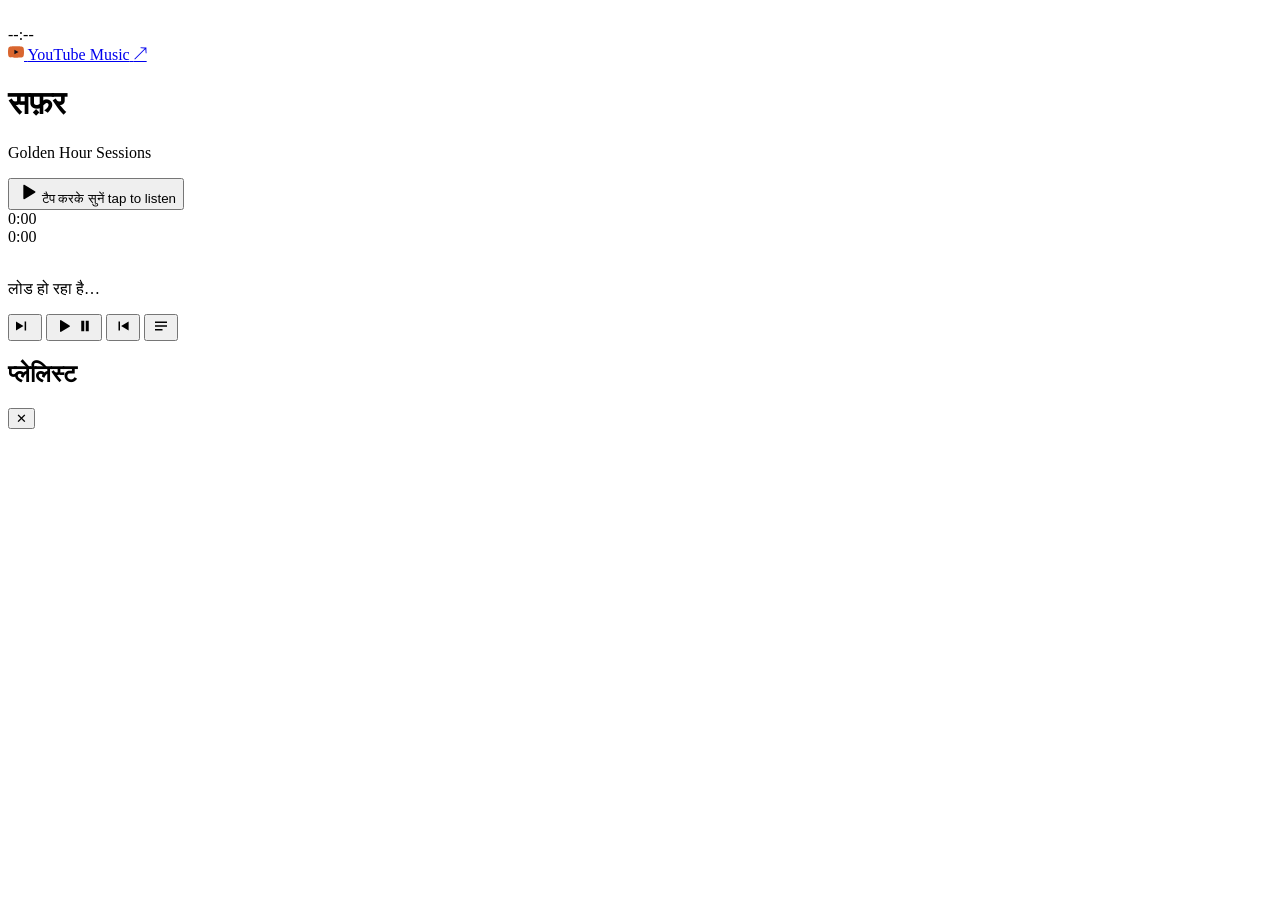
==== index.html @ 1dff9b8e "Add files via upload" ====
<!DOCTYPE html>
<html lang="hi">
<head>
<meta charset="UTF-8" />
<meta name="viewport" content="width=device-width, initial-scale=1, maximum-scale=1" />
<title>सफ़र — Safar Audio</title>
<meta name="theme-color" content="#0B0F1A" />

<!-- Fonts: Yatra One (Devanagari display) + Manrope (UI body) -->
<link rel="preconnect" href="https://fonts.googleapis.com" />
<link rel="preconnect" href="https://fonts.gstatic.com" crossorigin />
<link
  href="https://fonts.googleapis.com/css2?family=Manrope:wght@400;500;600;700;800&family=Yatra+One&display=swap"
  rel="stylesheet"
/>

<link rel="stylesheet" href="style.css" />
</head>
<body>

  <!-- ============ BACKGROUND ARTWORK ============
       Image file lives at: /images/background.jpg
       Swap that file (same name) to change the background,
       or edit the url(...) in style.css under .bg img — wait,
       we use an <img> tag below so you can just replace the file. -->
  <div class="bg">
    <img src="images/background.jpg" alt="" />
    <div class="bg-gradient-top"></div>
    <div class="bg-gradient-bottom"></div>
  </div>

  <!-- ============ TOP BAR ============ -->
  <header class="topbar">
    <div id="clock" class="glass pill clock">
      <span id="clock-time">--:--</span>
      <span id="clock-date" class="clock-date"></span>
    </div>

    <a
      id="yt-music-btn"
      class="glass pill yt-btn"
      href="https://youtube.com/playlist?list=PL3cTse0YhM79CcS9HP_BpzPkuJe94EYV7"
      target="_blank"
      rel="noopener noreferrer"
    >
      <svg width="16" height="16" viewBox="0 0 24 24" fill="none">
        <path d="M23.5 6.2a3 3 0 0 0-2.1-2.1C19.5 3.5 12 3.5 12 3.5s-7.5 0-9.4.6A3 3 0 0 0 .5 6.2 31 31 0 0 0 0 12a31 31 0 0 0 .5 5.8 3 3 0 0 0 2.1 2.1c1.9.6 9.4.6 9.4.6s7.5 0 9.4-.6a3 3 0 0 0 2.1-2.1A31 31 0 0 0 24 12a31 31 0 0 0-.5-5.8Z" fill="#D9662F"/>
        <path d="M9.6 15.5V8.5L15.8 12l-6.2 3.5Z" fill="#0B0F1A"/>
      </svg>
      <span>YouTube Music</span>
      <span class="arrow">↗</span>
    </a>
  </header>

  <!-- ============ CENTERED TITLE ============ -->
  <main class="hero">
    <div class="hero-glow"></div>
    <h1 class="title">सफ़र</h1>
    <p class="subtitle">Golden Hour Sessions</p>
  </main>

  <!-- ============ TAP TO START (autoplay policy) ============ -->
  <button id="tap-to-start" class="tap-overlay hidden">
    <span class="tap-icon">
      <svg width="22" height="22" viewBox="0 0 24 24" fill="currentColor">
        <path d="M8 5.14v13.72c0 .8.87 1.3 1.57.9l11.14-6.86a1 1 0 0 0 0-1.7L9.57 4.24A1 1 0 0 0 8 5.14Z"/>
      </svg>
    </span>
    <span class="tap-title">टैप करके सुनें</span>
    <span class="tap-sub">tap to listen</span>
  </button>

  <!-- ============ HIDDEN YOUTUBE IFRAME PLAYER ============
       This div is turned into the real YouTube <iframe> by the
       IFrame Player API (see script.js). It is kept in the DOM
       but visually hidden — audio still plays normally, we just
       don't show YouTube's own video chrome. -->
  <div id="yt-player-hidden">
    <div id="yt-player"></div>
  </div>

  <!-- ============ FLOATING PLAYER ============ -->
  <footer class="player glass">
    <div class="progress-row">
      <span id="time-current" class="time">0:00</span>
      <div id="progress-bar" class="progress-bar">
        <div class="progress-track">
          <div id="progress-fill" class="progress-fill"></div>
        </div>
        <div id="progress-handle" class="progress-handle"></div>
      </div>
      <span id="time-duration" class="time">0:00</span>
    </div>

    <div class="track-row">
      <div class="thumb">
        <img id="track-thumb" src="" alt="" />
      </div>

      <div class="track-info">
        <p id="track-title" class="track-title">लोड हो रहा है…</p>
        <p id="track-artist" class="track-artist"></p>
      </div>

      <div class="controls">
        <button id="btn-prev" class="ctrl-btn" aria-label="Previous track">
          <svg width="18" height="18" viewBox="0 0 24 24" fill="currentColor">
            <path d="M6 6h2v12H6zm3.5 6 10-6v12z" transform="scale(-1,1) translate(-19.5,0)"/>
          </svg>
        </button>

        <button id="btn-play" class="ctrl-btn play-btn" aria-label="Play">
          <svg id="icon-play" width="18" height="18" viewBox="0 0 24 24" fill="currentColor" class="icon-play">
            <path d="M8 5.14v13.72c0 .8.87 1.3 1.57.9l11.14-6.86a1 1 0 0 0 0-1.7L9.57 4.24A1 1 0 0 0 8 5.14Z"/>
          </svg>
          <svg id="icon-pause" width="18" height="18" viewBox="0 0 24 24" fill="currentColor" class="icon-pause hidden">
            <path d="M7 5h4v14H7zm6 0h4v14h-4z"/>
          </svg>
        </button>

        <button id="btn-next" class="ctrl-btn" aria-label="Next track">
          <svg width="18" height="18" viewBox="0 0 24 24" fill="currentColor">
            <path d="M6 6h2v12H6zm3.5 6 10-6v12z"/>
          </svg>
        </button>

        <button id="btn-playlist" class="ctrl-btn" aria-label="Open playlist">
          <svg width="18" height="18" viewBox="0 0 24 24" fill="currentColor">
            <path d="M4 6h16v2H4zm0 5h16v2H4zm0 5h10v2H4z"/>
          </svg>
        </button>
      </div>
    </div>
  </footer>

  <!-- ============ PLAYLIST BOTTOM SHEET ============ -->
  <div id="sheet-backdrop" class="sheet-backdrop"></div>
  <div id="playlist-sheet" class="playlist-sheet glass-strong">
    <div class="sheet-handle-row">
      <div class="sheet-handle"></div>
    </div>
    <div class="sheet-header">
      <h2>प्लेलिस्ट</h2>
      <button id="btn-close-sheet" aria-label="Close playlist">✕</button>
    </div>
    <div id="sheet-list" class="sheet-list thin-scroll"></div>
  </div>

  <!-- YouTube IFrame Player API loads itself via script.js -->
  <script src="script.js"></script>
</body>
</html>
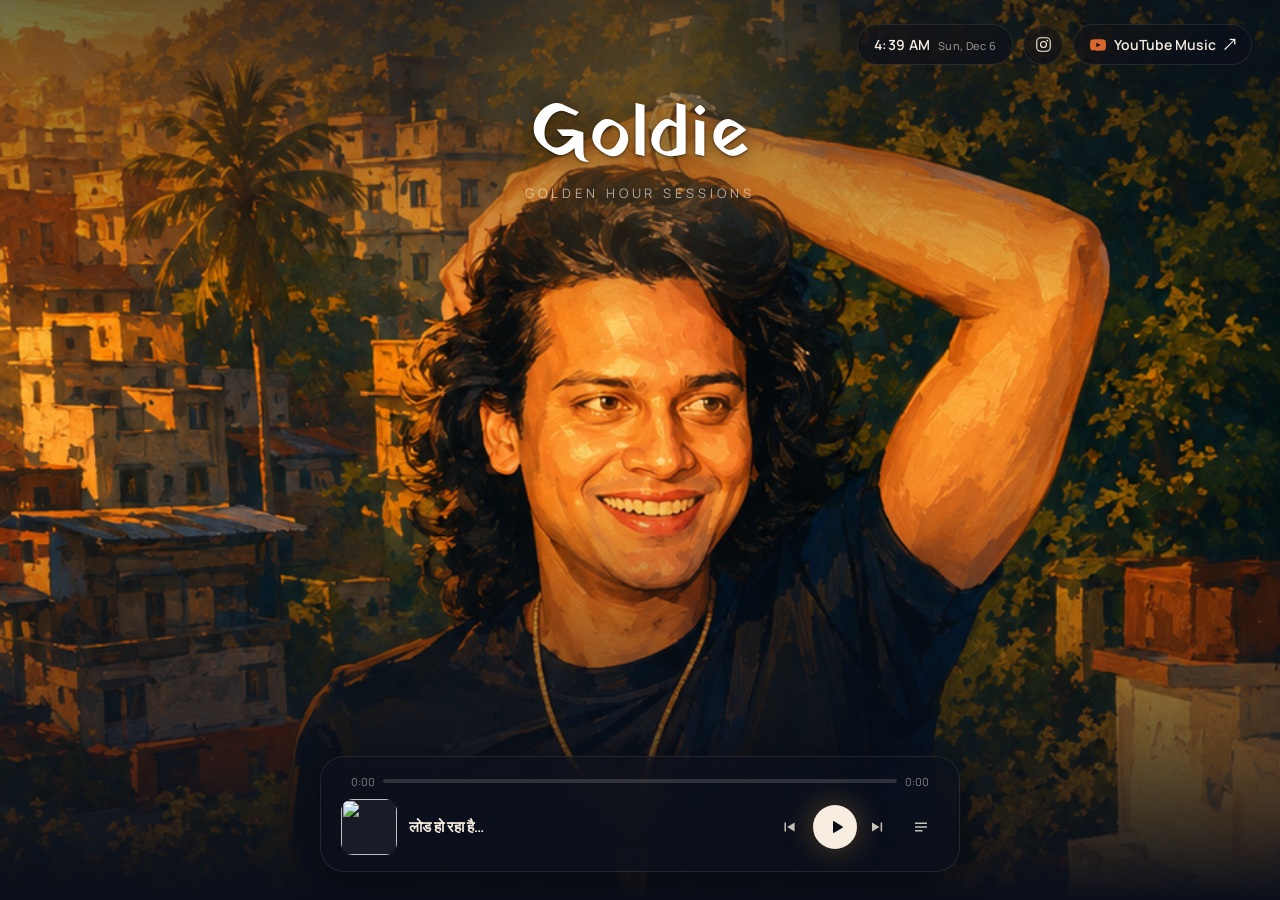
==== commit b1405813: "Add files via upload" ====
--- a/index.html
+++ b/index.html
@@ -3,7 +3,7 @@
 <head>
 <meta charset="UTF-8" />
 <meta name="viewport" content="width=device-width, initial-scale=1, maximum-scale=1" />
-<title>सफ़र — Safar Audio</title>
+<title>Goldie — Golden Hour Sessions</title>
 <meta name="theme-color" content="#0B0F1A" />
 
 <!-- Fonts: Yatra One (Devanagari display) + Manrope (UI body) -->
@@ -29,33 +29,52 @@
     <div class="bg-gradient-bottom"></div>
   </div>
 
-  <!-- ============ TOP BAR ============ -->
+  <!-- ============ TOP BAR ============
+       Clock, Instagram, and YouTube Music are grouped on the
+       top-right, in that order, per the requested layout. -->
   <header class="topbar">
-    <div id="clock" class="glass pill clock">
-      <span id="clock-time">--:--</span>
-      <span id="clock-date" class="clock-date"></span>
+    <div class="topbar-right">
+      <div id="clock" class="glass pill clock">
+        <span id="clock-time">--:--</span>
+        <span id="clock-date" class="clock-date"></span>
+      </div>
+
+      <a
+        id="instagram-btn"
+        class="glass pill icon-btn"
+        href="https://instagram.com/sauravhhh"
+        target="_blank"
+        rel="noopener noreferrer"
+        aria-label="Open Instagram @sauravhhh"
+      >
+        <svg width="17" height="17" viewBox="0 0 24 24" fill="none">
+          <rect x="2.5" y="2.5" width="19" height="19" rx="5.5" stroke="currentColor" stroke-width="1.6"/>
+          <circle cx="12" cy="12" r="4.2" stroke="currentColor" stroke-width="1.6"/>
+          <circle cx="17.4" cy="6.6" r="1.15" fill="currentColor"/>
+        </svg>
+      </a>
+
+      <a
+        id="yt-music-btn"
+        class="glass pill yt-btn"
+        href="https://youtube.com/playlist?list=PL3cTse0YhM79CcS9HP_BpzPkuJe94EYV7"
+        target="_blank"
+        rel="noopener noreferrer"
+      >
+        <svg width="16" height="16" viewBox="0 0 24 24" fill="none">
+          <path d="M23.5 6.2a3 3 0 0 0-2.1-2.1C19.5 3.5 12 3.5 12 3.5s-7.5 0-9.4.6A3 3 0 0 0 .5 6.2 31 31 0 0 0 0 12a31 31 0 0 0 .5 5.8 3 3 0 0 0 2.1 2.1c1.9.6 9.4.6 9.4.6s7.5 0 9.4-.6a3 3 0 0 0 2.1-2.1A31 31 0 0 0 24 12a31 31 0 0 0-.5-5.8Z" fill="#D9662F"/>
+          <path d="M9.6 15.5V8.5L15.8 12l-6.2 3.5Z" fill="#0B0F1A"/>
+        </svg>
+        <span>YouTube Music</span>
+        <span class="arrow">↗</span>
+      </a>
     </div>
-
-    <a
-      id="yt-music-btn"
-      class="glass pill yt-btn"
-      href="https://youtube.com/playlist?list=PL3cTse0YhM79CcS9HP_BpzPkuJe94EYV7"
-      target="_blank"
-      rel="noopener noreferrer"
-    >
-      <svg width="16" height="16" viewBox="0 0 24 24" fill="none">
-        <path d="M23.5 6.2a3 3 0 0 0-2.1-2.1C19.5 3.5 12 3.5 12 3.5s-7.5 0-9.4.6A3 3 0 0 0 .5 6.2 31 31 0 0 0 0 12a31 31 0 0 0 .5 5.8 3 3 0 0 0 2.1 2.1c1.9.6 9.4.6 9.4.6s7.5 0 9.4-.6a3 3 0 0 0 2.1-2.1A31 31 0 0 0 24 12a31 31 0 0 0-.5-5.8Z" fill="#D9662F"/>
-        <path d="M9.6 15.5V8.5L15.8 12l-6.2 3.5Z" fill="#0B0F1A"/>
-      </svg>
-      <span>YouTube Music</span>
-      <span class="arrow">↗</span>
-    </a>
   </header>
 
-  <!-- ============ CENTERED TITLE ============ -->
+  <!-- ============ TITLE (upper-center, below top bar) ============ -->
   <main class="hero">
     <div class="hero-glow"></div>
-    <h1 class="title">सफ़र</h1>
+    <h1 class="title">Goldie</h1>
     <p class="subtitle">Golden Hour Sessions</p>
   </main>
 
@@ -103,9 +122,9 @@
       </div>
 
       <div class="controls">
-        <button id="btn-prev" class="ctrl-btn" aria-label="Previous track">
+        <button id="btn-next" class="ctrl-btn" aria-label="Next track">
           <svg width="18" height="18" viewBox="0 0 24 24" fill="currentColor">
-            <path d="M6 6h2v12H6zm3.5 6 10-6v12z" transform="scale(-1,1) translate(-19.5,0)"/>
+            <path d="M6 6h2v12H6zm3.5 6 10-6v12z"/>
           </svg>
         </button>
 
@@ -118,9 +137,9 @@
           </svg>
         </button>
 
-        <button id="btn-next" class="ctrl-btn" aria-label="Next track">
+        <button id="btn-prev" class="ctrl-btn" aria-label="Previous track">
           <svg width="18" height="18" viewBox="0 0 24 24" fill="currentColor">
-            <path d="M6 6h2v12H6zm3.5 6 10-6v12z"/>
+            <path d="M6 6h2v12H6zm3.5 6 10-6v12z" transform="scale(-1,1) translate(-19.5,0)"/>
           </svg>
         </button>
 
--- a/style.css
+++ b/style.css
@@ -0,0 +1,626 @@
+:root {
+  --ink: #0b0f1a;
+  --dusk: #12294d;
+  --indigo-deep: #241a5e;
+  --gold: #e8a33d;
+  --ember: #d9662f;
+  --cream: #f6ede0;
+
+  --font-display: "Yatra One", serif;
+  --font-body: "Manrope", sans-serif;
+}
+
+* {
+  box-sizing: border-box;
+}
+
+html,
+body {
+  height: 100%;
+  margin: 0;
+  overscroll-behavior: none;
+}
+
+body {
+  background: var(--ink);
+  color: var(--cream);
+  font-family: var(--font-body);
+  -webkit-font-smoothing: antialiased;
+}
+
+.hidden {
+  display: none !important;
+}
+
+::selection {
+  background: rgba(232, 163, 61, 0.35);
+}
+
+/* ===================== BACKGROUND ARTWORK ===================== */
+.bg {
+  position: fixed;
+  inset: 0;
+  z-index: -1;
+  overflow: hidden;
+}
+.bg img {
+  width: 100%;
+  height: 100%;
+  object-fit: cover;
+  object-position: center 30%;
+}
+.bg-gradient-top {
+  position: absolute;
+  inset: 0;
+  background: linear-gradient(to bottom, rgba(11, 15, 26, 0.6), transparent 35%);
+  pointer-events: none;
+}
+.bg-gradient-bottom {
+  position: absolute;
+  inset: 0;
+  background: linear-gradient(to top, var(--ink) 0%, transparent 45%);
+  pointer-events: none;
+}
+
+/* ===================== GLASS CHROME ===================== */
+.glass {
+  background: linear-gradient(180deg, rgba(11, 15, 26, 0.55), rgba(11, 15, 26, 0.82));
+  backdrop-filter: blur(20px) saturate(140%);
+  -webkit-backdrop-filter: blur(20px) saturate(140%);
+  border: 1px solid rgba(246, 237, 224, 0.1);
+}
+.glass-strong {
+  background: rgba(11, 15, 26, 0.9);
+  backdrop-filter: blur(26px) saturate(140%);
+  -webkit-backdrop-filter: blur(26px) saturate(140%);
+}
+.pill {
+  border-radius: 999px;
+}
+
+/* ===================== TOP BAR ===================== */
+.topbar {
+  position: fixed;
+  top: 0;
+  left: 0;
+  right: 0;
+  z-index: 20;
+  display: flex;
+  align-items: center;
+  justify-content: flex-end;
+  padding: 16px;
+  animation: fadeInUp 0.7s cubic-bezier(0.16, 1, 0.3, 1) both;
+}
+
+.topbar-right {
+  display: flex;
+  align-items: center;
+  gap: 10px;
+}
+
+.icon-btn {
+  width: 40px;
+  height: 40px;
+  flex-shrink: 0;
+  display: flex;
+  align-items: center;
+  justify-content: center;
+  color: var(--cream);
+  transition: box-shadow 0.25s ease, background 0.25s ease, color 0.25s ease;
+}
+.icon-btn:hover {
+  background: rgba(246, 237, 224, 0.1);
+  box-shadow: 0 0 30px rgba(232, 163, 61, 0.35);
+  color: var(--gold);
+}
+
+.clock {
+  padding: 10px 16px;
+  font-size: 14px;
+  font-weight: 600;
+  display: flex;
+  align-items: baseline;
+  gap: 8px;
+  letter-spacing: 0.02em;
+}
+.clock-date {
+  font-size: 11px;
+  color: rgba(246, 237, 224, 0.55);
+  font-weight: 500;
+  display: none;
+}
+
+.yt-btn {
+  padding: 10px 16px;
+  display: flex;
+  align-items: center;
+  gap: 8px;
+  font-size: 14px;
+  font-weight: 600;
+  color: var(--cream);
+  text-decoration: none;
+  transition: box-shadow 0.25s ease, background 0.25s ease;
+}
+.yt-btn:hover {
+  background: rgba(246, 237, 224, 0.1);
+  box-shadow: 0 0 30px rgba(232, 163, 61, 0.35);
+}
+.yt-btn .arrow {
+  transition: transform 0.25s ease;
+}
+.yt-btn:hover .arrow {
+  transform: translate(2px, -2px);
+}
+
+/* ===================== HERO / TITLE ===================== */
+.hero {
+  position: fixed;
+  top: 0;
+  left: 0;
+  right: 0;
+  z-index: 10;
+  display: flex;
+  flex-direction: column;
+  align-items: center;
+  justify-content: flex-start;
+  text-align: center;
+  padding: 84px 24px 0;
+  pointer-events: none;
+}
+.hero-glow {
+  position: absolute;
+  top: 50%;
+  left: 50%;
+  width: 70vw;
+  max-width: 460px;
+  height: 70vw;
+  max-height: 460px;
+  border-radius: 50%;
+  background: radial-gradient(circle, rgba(232, 163, 61, 0.3), transparent 70%);
+  filter: blur(10px);
+  transform: translate(-50%, -50%);
+  animation: breathe 6s ease-in-out infinite;
+  pointer-events: none;
+}
+.title {
+  position: relative;
+  font-family: var(--font-display);
+  font-weight: 400;
+  font-size: clamp(2.75rem, 11vw, 4.5rem);
+  line-height: 1;
+  margin: 0;
+  color: #ffffff;
+  text-shadow: 0 2px 24px rgba(0, 0, 0, 0.55), 0 1px 3px rgba(0, 0, 0, 0.6);
+  animation: fadeInUp 0.9s cubic-bezier(0.16, 1, 0.3, 1) both;
+}
+.subtitle {
+  position: relative;
+  margin: 12px 0 0;
+  font-size: 13px;
+  letter-spacing: 0.3em;
+  text-transform: uppercase;
+  color: rgba(246, 237, 224, 0.65);
+  animation: fadeInUp 1.1s cubic-bezier(0.16, 1, 0.3, 1) both;
+}
+
+/* ===================== TAP TO START ===================== */
+.tap-overlay {
+  position: fixed;
+  inset: 0;
+  z-index: 40;
+  display: flex;
+  flex-direction: column;
+  align-items: center;
+  justify-content: center;
+  gap: 14px;
+  background: rgba(11, 15, 26, 0.72);
+  backdrop-filter: blur(6px);
+  border: none;
+  color: var(--cream);
+  cursor: pointer;
+  animation: fadeInUp 0.5s cubic-bezier(0.16, 1, 0.3, 1) both;
+}
+.tap-icon {
+  width: 64px;
+  height: 64px;
+  border-radius: 50%;
+  display: flex;
+  align-items: center;
+  justify-content: center;
+  border: 1px solid rgba(246, 237, 224, 0.3);
+  background: rgba(246, 237, 224, 0.1);
+  box-shadow: 0 0 30px rgba(232, 163, 61, 0.35);
+  transition: transform 0.25s ease;
+}
+.tap-overlay:hover .tap-icon {
+  transform: scale(1.06);
+}
+.tap-title {
+  font-family: var(--font-display);
+  font-size: 24px;
+}
+.tap-sub {
+  font-size: 11px;
+  letter-spacing: 0.2em;
+  text-transform: uppercase;
+  color: rgba(246, 237, 224, 0.6);
+}
+
+/* ===================== HIDDEN YT PLAYER ===================== */
+#yt-player-hidden {
+  position: fixed;
+  top: 0;
+  left: 0;
+  width: 1px;
+  height: 1px;
+  overflow: hidden;
+  opacity: 0;
+  pointer-events: none;
+}
+
+/* ===================== FLOATING PLAYER ===================== */
+.player {
+  position: fixed;
+  left: 0;
+  right: 0;
+  bottom: 0;
+  z-index: 30;
+  margin: 0 auto 16px;
+  max-width: 640px;
+  width: calc(100% - 24px);
+  border-radius: 24px;
+  padding: 14px 16px calc(14px + env(safe-area-inset-bottom));
+  box-shadow: 0 8px 40px rgba(0, 0, 0, 0.45);
+  animation: fadeInUp 0.8s cubic-bezier(0.16, 1, 0.3, 1) both;
+}
+
+.progress-row {
+  display: flex;
+  align-items: center;
+  gap: 8px;
+  margin-bottom: 10px;
+}
+.time {
+  font-size: 11px;
+  color: rgba(246, 237, 224, 0.5);
+  width: 34px;
+  flex-shrink: 0;
+  font-variant-numeric: tabular-nums;
+}
+.time:last-child {
+  text-align: left;
+}
+.time:first-child {
+  text-align: right;
+}
+
+.progress-bar {
+  position: relative;
+  flex: 1;
+  height: 16px;
+  cursor: pointer;
+  touch-action: none;
+}
+.progress-track {
+  position: absolute;
+  top: 50%;
+  left: 0;
+  right: 0;
+  height: 4px;
+  transform: translateY(-50%);
+  border-radius: 999px;
+  background: rgba(246, 237, 224, 0.15);
+  overflow: hidden;
+}
+.progress-fill {
+  height: 100%;
+  width: 0%;
+  border-radius: 999px;
+  background: linear-gradient(90deg, var(--ember), var(--gold));
+  transition: width 0.1s linear;
+}
+.progress-handle {
+  position: absolute;
+  top: 50%;
+  left: 0%;
+  width: 12px;
+  height: 12px;
+  transform: translate(-50%, -50%);
+  border-radius: 50%;
+  background: var(--gold);
+  box-shadow: 0 0 12px rgba(232, 163, 61, 0.7);
+  opacity: 0;
+  transition: opacity 0.2s ease;
+}
+.progress-bar:hover .progress-handle {
+  opacity: 1;
+}
+
+.track-row {
+  display: flex;
+  align-items: center;
+  gap: 12px;
+}
+
+.thumb {
+  flex-shrink: 0;
+  width: 52px;
+  height: 52px;
+  border-radius: 12px;
+  overflow: hidden;
+  background: rgba(246, 237, 224, 0.06);
+}
+.thumb img {
+  width: 100%;
+  height: 100%;
+  object-fit: cover;
+  display: block;
+}
+
+.track-info {
+  flex: 1;
+  min-width: 0;
+}
+.track-title {
+  margin: 0;
+  font-size: 14px;
+  font-weight: 600;
+  white-space: nowrap;
+  overflow: hidden;
+  text-overflow: ellipsis;
+}
+.track-artist {
+  margin: 2px 0 0;
+  font-size: 12px;
+  color: rgba(246, 237, 224, 0.55);
+  white-space: nowrap;
+  overflow: hidden;
+  text-overflow: ellipsis;
+}
+
+.controls {
+  flex-shrink: 0;
+  display: flex;
+  align-items: center;
+  gap: 4px;
+}
+.ctrl-btn {
+  width: 36px;
+  height: 36px;
+  border-radius: 50%;
+  border: none;
+  background: transparent;
+  color: rgba(246, 237, 224, 0.8);
+  display: flex;
+  align-items: center;
+  justify-content: center;
+  cursor: pointer;
+  transition: background 0.2s ease, color 0.2s ease;
+}
+.ctrl-btn:hover {
+  background: rgba(246, 237, 224, 0.1);
+  color: var(--cream);
+}
+.play-btn {
+  width: 44px;
+  height: 44px;
+  background: var(--cream);
+  color: var(--ink);
+  margin: 0 2px;
+  box-shadow: 0 0 30px rgba(232, 163, 61, 0.35);
+  transition: transform 0.2s ease;
+}
+.play-btn:hover {
+  background: var(--cream);
+  transform: scale(1.05);
+}
+.play-btn .icon-play {
+  margin-left: 2px;
+}
+
+/* ===================== PLAYLIST SHEET ===================== */
+.sheet-backdrop {
+  position: fixed;
+  inset: 0;
+  z-index: 40;
+  background: rgba(11, 15, 26, 0.6);
+  backdrop-filter: blur(4px);
+  opacity: 0;
+  pointer-events: none;
+  transition: opacity 0.3s ease;
+}
+.sheet-backdrop.open {
+  opacity: 1;
+  pointer-events: auto;
+}
+
+.playlist-sheet {
+  position: fixed;
+  left: 0;
+  right: 0;
+  bottom: 0;
+  z-index: 50;
+  margin: 0 auto;
+  max-width: 640px;
+  border-radius: 24px 24px 0 0;
+  border-top: 1px solid rgba(246, 237, 224, 0.1);
+  transform: translateY(100%);
+  transition: transform 0.35s cubic-bezier(0.16, 1, 0.3, 1);
+  padding-bottom: max(env(safe-area-inset-bottom), 16px);
+}
+.playlist-sheet.open {
+  transform: translateY(0);
+}
+
+.sheet-handle-row {
+  display: flex;
+  justify-content: center;
+  padding-top: 12px;
+}
+.sheet-handle {
+  width: 40px;
+  height: 4px;
+  border-radius: 999px;
+  background: rgba(246, 237, 224, 0.25);
+}
+
+.sheet-header {
+  display: flex;
+  align-items: center;
+  justify-content: space-between;
+  padding: 8px 20px 12px;
+}
+.sheet-header h2 {
+  font-family: var(--font-display);
+  font-weight: 400;
+  font-size: 18px;
+  margin: 0;
+}
+.sheet-header button {
+  width: 32px;
+  height: 32px;
+  border-radius: 50%;
+  border: none;
+  background: transparent;
+  color: rgba(246, 237, 224, 0.7);
+  cursor: pointer;
+  transition: background 0.2s ease, color 0.2s ease;
+}
+.sheet-header button:hover {
+  background: rgba(246, 237, 224, 0.1);
+  color: var(--cream);
+}
+
+.sheet-list {
+  max-height: 55vh;
+  overflow-y: auto;
+  padding: 0 8px 16px;
+}
+
+.sheet-item {
+  display: flex;
+  align-items: center;
+  gap: 12px;
+  width: 100%;
+  padding: 10px 12px;
+  border-radius: 16px;
+  border: none;
+  background: transparent;
+  color: var(--cream);
+  text-align: left;
+  cursor: pointer;
+  transition: background 0.2s ease;
+}
+.sheet-item:hover {
+  background: rgba(246, 237, 224, 0.05);
+}
+.sheet-item.active {
+  background: rgba(246, 237, 224, 0.1);
+}
+.sheet-item .item-thumb {
+  position: relative;
+  flex-shrink: 0;
+  width: 44px;
+  height: 44px;
+  border-radius: 10px;
+  overflow: hidden;
+  background: rgba(246, 237, 224, 0.06);
+}
+.sheet-item .item-thumb img {
+  width: 100%;
+  height: 100%;
+  object-fit: cover;
+  display: block;
+}
+.sheet-item .item-info {
+  flex: 1;
+  min-width: 0;
+}
+.sheet-item .item-title {
+  margin: 0;
+  font-size: 13.5px;
+  white-space: nowrap;
+  overflow: hidden;
+  text-overflow: ellipsis;
+}
+.sheet-item.active .item-title {
+  color: var(--gold);
+}
+.sheet-item .item-artist {
+  margin: 2px 0 0;
+  font-size: 11.5px;
+  color: rgba(246, 237, 224, 0.5);
+  white-space: nowrap;
+  overflow: hidden;
+  text-overflow: ellipsis;
+}
+
+.thin-scroll::-webkit-scrollbar {
+  width: 6px;
+}
+.thin-scroll::-webkit-scrollbar-thumb {
+  background: rgba(246, 237, 224, 0.18);
+  border-radius: 999px;
+}
+.thin-scroll::-webkit-scrollbar-track {
+  background: transparent;
+}
+
+/* ===================== ANIMATIONS ===================== */
+@keyframes fadeInUp {
+  from {
+    opacity: 0;
+    transform: translateY(14px);
+  }
+  to {
+    opacity: 1;
+    transform: translateY(0);
+  }
+}
+@keyframes breathe {
+  0%,
+  100% {
+    opacity: 0.35;
+    transform: translate(-50%, -50%) scale(1);
+  }
+  50% {
+    opacity: 0.6;
+    transform: translate(-50%, -50%) scale(1.06);
+  }
+}
+
+@media (prefers-reduced-motion: reduce) {
+  * {
+    animation-duration: 0.001ms !important;
+    transition-duration: 0.001ms !important;
+  }
+}
+
+/* ===================== RESPONSIVE ===================== */
+@media (min-width: 640px) {
+  .topbar {
+    padding: 24px 28px;
+  }
+  .hero {
+    padding-top: 100px;
+  }
+  .clock-date {
+    display: inline;
+  }
+  .player {
+    padding: 16px 20px calc(16px + env(safe-area-inset-bottom));
+  }
+  .thumb {
+    width: 56px;
+    height: 56px;
+  }
+  .track-title {
+    font-size: 15px;
+  }
+}
+
+@media (min-width: 1024px) {
+  .player {
+    margin-bottom: 28px;
+  }
+}
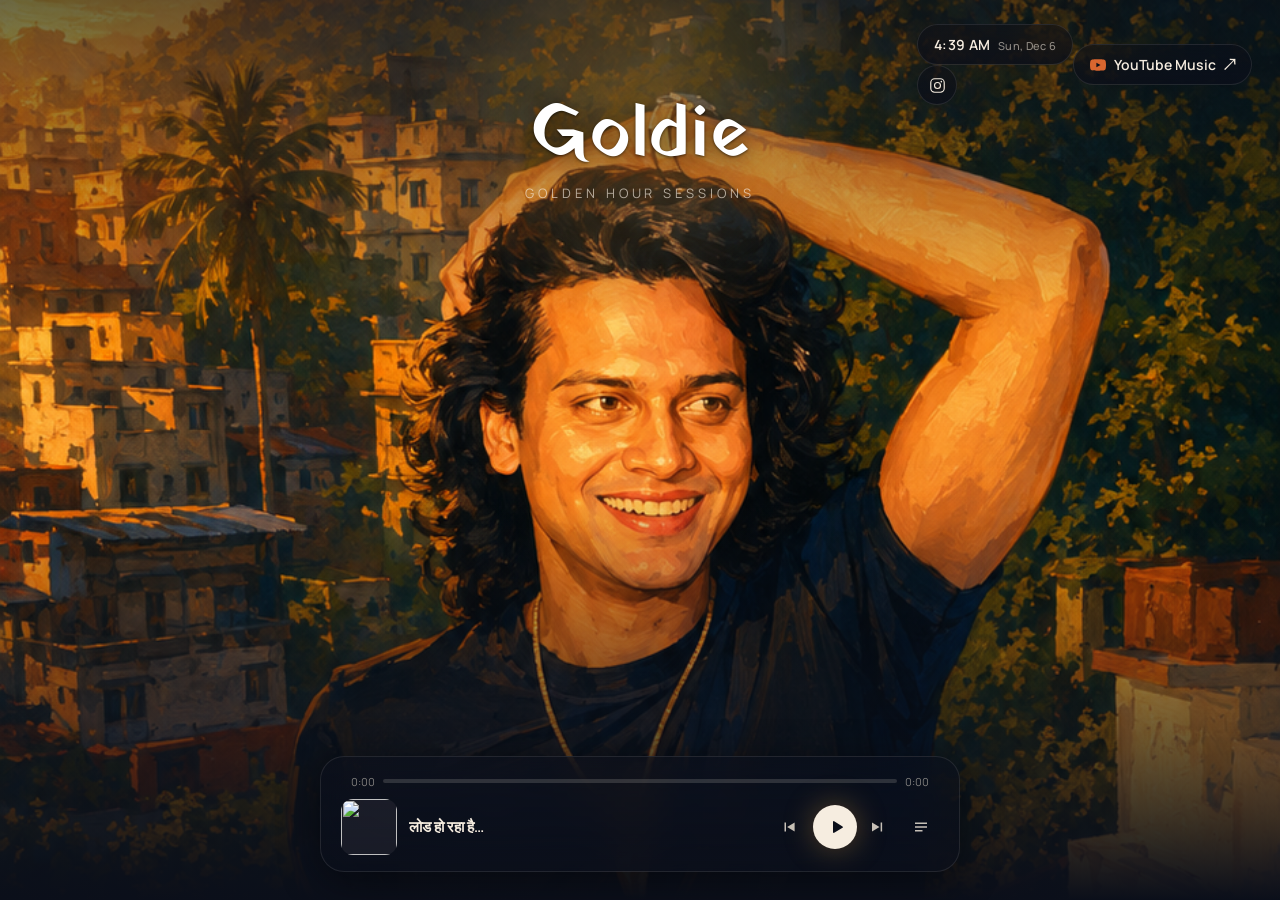
==== commit cbbb0316: "Update top bar layout in index.html Reorganized top bar layout by moving Clock and Instagram to the " ====
--- a/index.html
+++ b/index.html
@@ -30,10 +30,10 @@
   </div>
 
   <!-- ============ TOP BAR ============
-       Clock, Instagram, and YouTube Music are grouped on the
-       top-right, in that order, per the requested layout. -->
+       Clock + Instagram sit together in the top-left corner.
+       YouTube Music stays top-right. Middle is left empty. -->
   <header class="topbar">
-    <div class="topbar-right">
+    <div class="topbar-left">
       <div id="clock" class="glass pill clock">
         <span id="clock-time">--:--</span>
         <span id="clock-date" class="clock-date"></span>
@@ -53,7 +53,9 @@
           <circle cx="17.4" cy="6.6" r="1.15" fill="currentColor"/>
         </svg>
       </a>
+    </div>
 
+    <div class="topbar-right">
       <a
         id="yt-music-btn"
         class="glass pill yt-btn"
@@ -168,4 +170,4 @@
   <!-- YouTube IFrame Player API loads itself via script.js -->
   <script src="script.js"></script>
 </body>
-</html>
+            </html>
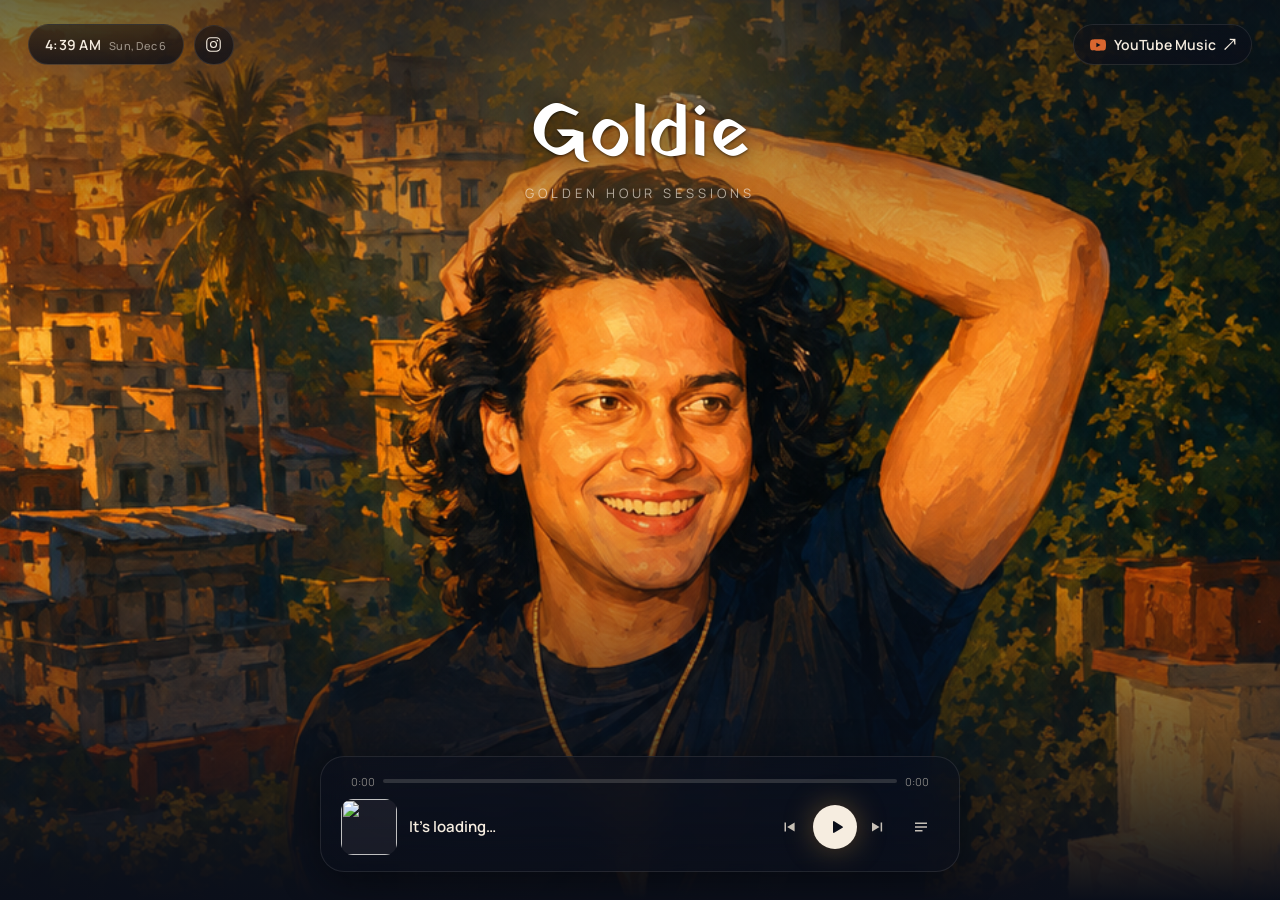
==== commit b3f0693b: "Update index.html" ====
--- a/index.html
+++ b/index.html
@@ -87,7 +87,7 @@
         <path d="M8 5.14v13.72c0 .8.87 1.3 1.57.9l11.14-6.86a1 1 0 0 0 0-1.7L9.57 4.24A1 1 0 0 0 8 5.14Z"/>
       </svg>
     </span>
-    <span class="tap-title">टैप करके सुनें</span>
+    <span class="tap-title">tap to listen</span>
     <span class="tap-sub">tap to listen</span>
   </button>
 
@@ -119,7 +119,7 @@
       </div>
 
       <div class="track-info">
-        <p id="track-title" class="track-title">लोड हो रहा है…</p>
+        <p id="track-title" class="track-title">It's loading…</p>
         <p id="track-artist" class="track-artist"></p>
       </div>
 
@@ -161,7 +161,7 @@
       <div class="sheet-handle"></div>
     </div>
     <div class="sheet-header">
-      <h2>प्लेलिस्ट</h2>
+      <h2>Playlist</h2>
       <button id="btn-close-sheet" aria-label="Close playlist">✕</button>
     </div>
     <div id="sheet-list" class="sheet-list thin-scroll"></div>
--- a/style.css
+++ b/style.css
@@ -87,11 +87,12 @@
   z-index: 20;
   display: flex;
   align-items: center;
-  justify-content: flex-end;
+  justify-content: space-between;
   padding: 16px;
   animation: fadeInUp 0.7s cubic-bezier(0.16, 1, 0.3, 1) both;
 }
 
+.topbar-left,
 .topbar-right {
   display: flex;
   align-items: center;
@@ -623,4 +624,4 @@
   .player {
     margin-bottom: 28px;
   }
-}
+  }
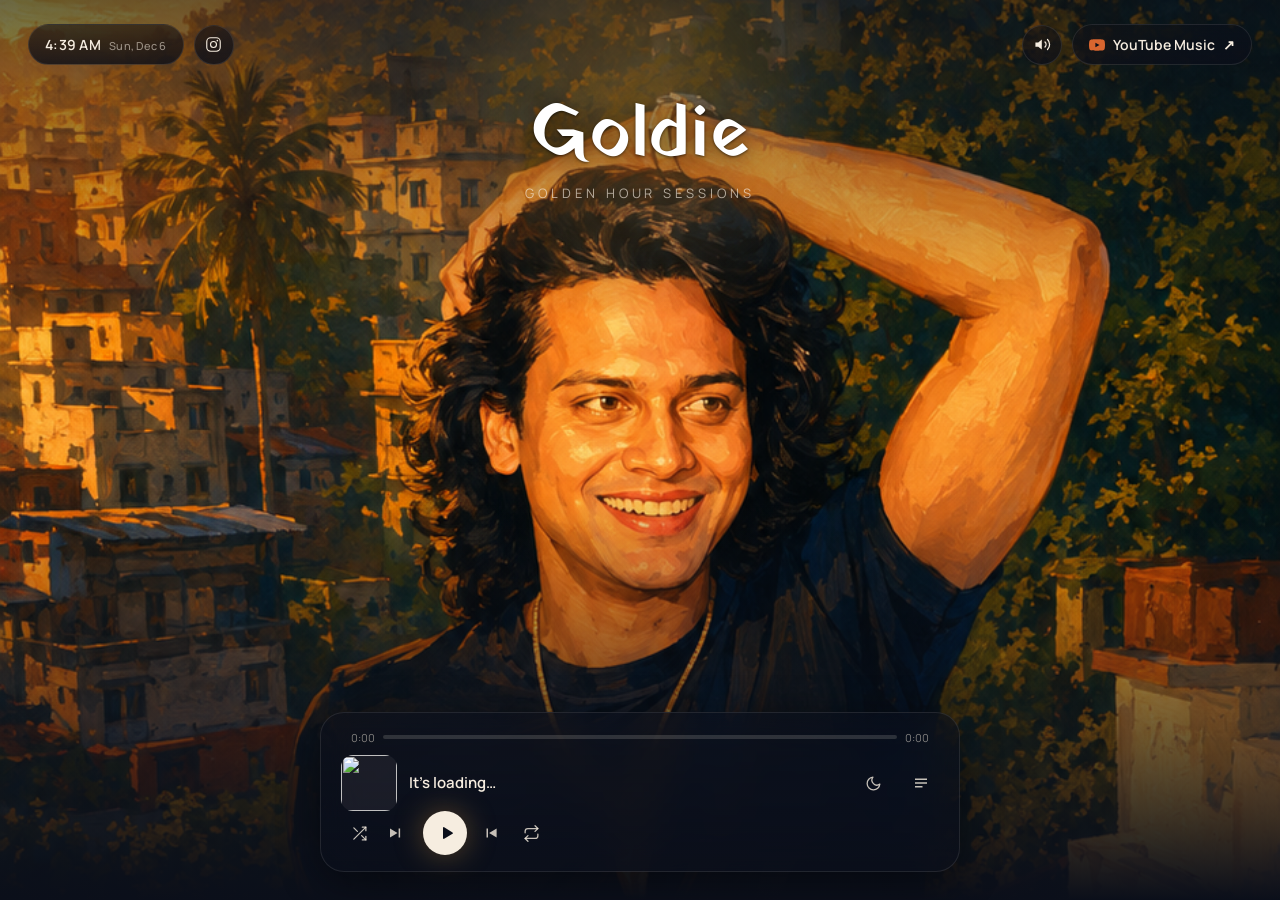
==== commit f65fb720: "Goldie refresh: shuffle/repeat/volume/sleep timer, lazy playlist, PWA, faster load" ====
--- a/index.html
+++ b/index.html
@@ -1,16 +1,22 @@
 <!DOCTYPE html>
-<html lang="hi">
+<html lang="en">
 <head>
 <meta charset="UTF-8" />
-<meta name="viewport" content="width=device-width, initial-scale=1, maximum-scale=1" />
+<meta name="viewport" content="width=device-width, initial-scale=1, maximum-scale=1, viewport-fit=cover" />
 <title>Goldie — Golden Hour Sessions</title>
+<meta name="description" content="Goldie — Golden Hour Sessions. A dusk-time music player for long evenings." />
 <meta name="theme-color" content="#0B0F1A" />
-
-<!-- Fonts: Yatra One (Devanagari display) + Manrope (UI body) -->
+<link rel="manifest" href="manifest.json" />
+<link rel="apple-touch-icon" href="icons/apple-touch-icon.png" />
+
+<!-- Speed: preload the backdrop, warm up the connections the player needs -->
+<link rel="preload" as="image" href="images/background.jpg" fetchpriority="high" />
 <link rel="preconnect" href="https://fonts.googleapis.com" />
 <link rel="preconnect" href="https://fonts.gstatic.com" crossorigin />
+<link rel="preconnect" href="https://i.ytimg.com" />
+<link rel="preconnect" href="https://www.youtube.com" />
 <link
-  href="https://fonts.googleapis.com/css2?family=Manrope:wght@400;500;600;700;800&family=Yatra+One&display=swap"
+  href="https://fonts.googleapis.com/css2?family=Manrope:wght@400;500;600&family=Yatra+One&display=swap"
   rel="stylesheet"
 />
 
@@ -19,19 +25,17 @@
 <body>
 
   <!-- ============ BACKGROUND ARTWORK ============
-       Image file lives at: /images/background.jpg
-       Swap that file (same name) to change the background,
-       or edit the url(...) in style.css under .bg img — wait,
-       we use an <img> tag below so you can just replace the file. -->
+       Image file lives at: images/background.jpg
+       Swap that file (same name) to change the background. -->
   <div class="bg">
-    <img src="images/background.jpg" alt="" />
+    <img src="images/background.jpg" alt="" fetchpriority="high" decoding="async" />
     <div class="bg-gradient-top"></div>
     <div class="bg-gradient-bottom"></div>
+    <div class="bg-vignette"></div>
   </div>
-
-  <!-- ============ TOP BAR ============
-       Clock + Instagram sit together in the top-left corner.
-       YouTube Music stays top-right. Middle is left empty. -->
+  <div class="grain" aria-hidden="true"></div>
+
+  <!-- ============ TOP BAR ============ -->
   <header class="topbar">
     <div class="topbar-left">
       <div id="clock" class="glass pill clock">
@@ -56,6 +60,24 @@
     </div>
 
     <div class="topbar-right">
+      <button
+        id="volume-btn"
+        class="glass pill icon-btn"
+        aria-label="Volume"
+        aria-expanded="false"
+      >
+        <svg id="icon-vol" width="17" height="17" viewBox="0 0 24 24" fill="none" stroke="currentColor" stroke-width="1.8" stroke-linecap="round" stroke-linejoin="round">
+          <path d="M11 5 6 9H2v6h4l5 4V5z" fill="currentColor" stroke="none"/>
+          <path d="M15.54 8.46a5 5 0 0 1 0 7.07"/>
+          <path d="M19.07 4.93a10 10 0 0 1 0 14.14"/>
+        </svg>
+        <svg id="icon-mute" class="hidden" width="17" height="17" viewBox="0 0 24 24" fill="none" stroke="currentColor" stroke-width="1.8" stroke-linecap="round" stroke-linejoin="round">
+          <path d="M11 5 6 9H2v6h4l5 4V5z" fill="currentColor" stroke="none"/>
+          <line x1="23" y1="9" x2="17" y2="15"/>
+          <line x1="17" y1="9" x2="23" y2="15"/>
+        </svg>
+      </button>
+
       <a
         id="yt-music-btn"
         class="glass pill yt-btn"
@@ -71,9 +93,16 @@
         <span class="arrow">↗</span>
       </a>
     </div>
+
+    <div id="volume-pop" class="glass volume-pop hidden" role="dialog" aria-label="Volume">
+      <svg width="15" height="15" viewBox="0 0 24 24" fill="none" stroke="currentColor" stroke-width="1.8" stroke-linecap="round">
+        <path d="M11 5 6 9H2v6h4l5 4V5z" fill="currentColor" stroke="none"/>
+      </svg>
+      <input type="range" id="volume-slider" min="0" max="100" step="1" value="100" aria-label="Volume level" />
+    </div>
   </header>
 
-  <!-- ============ TITLE (upper-center, below top bar) ============ -->
+  <!-- ============ TITLE ============ -->
   <main class="hero">
     <div class="hero-glow"></div>
     <h1 class="title">Goldie</h1>
@@ -88,14 +117,12 @@
       </svg>
     </span>
     <span class="tap-title">tap to listen</span>
-    <span class="tap-sub">tap to listen</span>
+    <span class="tap-sub">your golden hour session</span>
   </button>
 
   <!-- ============ HIDDEN YOUTUBE IFRAME PLAYER ============
-       This div is turned into the real YouTube <iframe> by the
-       IFrame Player API (see script.js). It is kept in the DOM
-       but visually hidden — audio still plays normally, we just
-       don't show YouTube's own video chrome. -->
+       Turned into the real YouTube <iframe> by the IFrame Player API.
+       Kept visually hidden — audio plays, YouTube chrome stays out. -->
   <div id="yt-player-hidden">
     <div id="yt-player"></div>
   </div>
@@ -116,6 +143,7 @@
     <div class="track-row">
       <div class="thumb">
         <img id="track-thumb" src="" alt="" />
+        <div id="eq" class="eq hidden" aria-hidden="true"><span></span><span></span><span></span></div>
       </div>
 
       <div class="track-info">
@@ -123,33 +151,73 @@
         <p id="track-artist" class="track-artist"></p>
       </div>
 
-      <div class="controls">
-        <button id="btn-next" class="ctrl-btn" aria-label="Next track">
-          <svg width="18" height="18" viewBox="0 0 24 24" fill="currentColor">
-            <path d="M6 6h2v12H6zm3.5 6 10-6v12z"/>
-          </svg>
-        </button>
-
-        <button id="btn-play" class="ctrl-btn play-btn" aria-label="Play">
-          <svg id="icon-play" width="18" height="18" viewBox="0 0 24 24" fill="currentColor" class="icon-play">
-            <path d="M8 5.14v13.72c0 .8.87 1.3 1.57.9l11.14-6.86a1 1 0 0 0 0-1.7L9.57 4.24A1 1 0 0 0 8 5.14Z"/>
-          </svg>
-          <svg id="icon-pause" width="18" height="18" viewBox="0 0 24 24" fill="currentColor" class="icon-pause hidden">
-            <path d="M7 5h4v14H7zm6 0h4v14h-4z"/>
-          </svg>
-        </button>
-
-        <button id="btn-prev" class="ctrl-btn" aria-label="Previous track">
-          <svg width="18" height="18" viewBox="0 0 24 24" fill="currentColor">
-            <path d="M6 6h2v12H6zm3.5 6 10-6v12z" transform="scale(-1,1) translate(-19.5,0)"/>
-          </svg>
-        </button>
-
-        <button id="btn-playlist" class="ctrl-btn" aria-label="Open playlist">
-          <svg width="18" height="18" viewBox="0 0 24 24" fill="currentColor">
-            <path d="M4 6h16v2H4zm0 5h16v2H4zm0 5h10v2H4z"/>
-          </svg>
-        </button>
+      <button id="btn-timer" class="ctrl-btn" aria-label="Sleep timer" aria-expanded="false">
+        <svg width="17" height="17" viewBox="0 0 24 24" fill="none" stroke="currentColor" stroke-width="1.8" stroke-linecap="round" stroke-linejoin="round">
+          <path d="M21 12.79A9 9 0 1 1 11.21 3 7 7 0 0 0 21 12.79z"/>
+        </svg>
+        <span id="timer-dot" class="dot hidden"></span>
+      </button>
+
+      <button id="btn-playlist" class="ctrl-btn" aria-label="Open playlist">
+        <svg width="18" height="18" viewBox="0 0 24 24" fill="currentColor">
+          <path d="M4 6h16v2H4zm0 5h16v2H4zm0 5h10v2H4z"/>
+        </svg>
+      </button>
+    </div>
+
+    <div class="controls">
+      <button id="btn-shuffle" class="ctrl-btn" aria-label="Shuffle" aria-pressed="false">
+        <svg width="17" height="17" viewBox="0 0 24 24" fill="none" stroke="currentColor" stroke-width="1.8" stroke-linecap="round" stroke-linejoin="round">
+          <polyline points="16 3 21 3 21 8"/>
+          <line x1="4" y1="20" x2="21" y2="3"/>
+          <polyline points="21 16 21 21 16 21"/>
+          <line x1="15" y1="15" x2="21" y2="21"/>
+          <line x1="4" y1="4" x2="9" y2="9"/>
+        </svg>
+      </button>
+
+      <button id="btn-prev" class="ctrl-btn" aria-label="Previous track">
+        <svg width="18" height="18" viewBox="0 0 24 24" fill="currentColor">
+          <path d="M6 6h2v12H6zm3.5 6 10-6v12z" transform="scale(-1,1) translate(-19.5,0)"/>
+        </svg>
+      </button>
+
+      <button id="btn-play" class="ctrl-btn play-btn" aria-label="Play">
+        <svg id="icon-play" width="18" height="18" viewBox="0 0 24 24" fill="currentColor" class="icon-play">
+          <path d="M8 5.14v13.72c0 .8.87 1.3 1.57.9l11.14-6.86a1 1 0 0 0 0-1.7L9.57 4.24A1 1 0 0 0 8 5.14Z"/>
+        </svg>
+        <svg id="icon-pause" width="18" height="18" viewBox="0 0 24 24" fill="currentColor" class="icon-pause hidden">
+          <path d="M7 5h4v14H7zm6 0h4v14h-4z"/>
+        </svg>
+      </button>
+
+      <button id="btn-next" class="ctrl-btn" aria-label="Next track">
+        <svg width="18" height="18" viewBox="0 0 24 24" fill="currentColor">
+          <path d="M6 6h2v12H6zm3.5 6 10-6v12z"/>
+        </svg>
+      </button>
+
+      <button id="btn-repeat" class="ctrl-btn repeat-btn" aria-label="Repeat: off" aria-pressed="false">
+        <svg width="17" height="17" viewBox="0 0 24 24" fill="none" stroke="currentColor" stroke-width="1.8" stroke-linecap="round" stroke-linejoin="round">
+          <polyline points="17 1 21 5 17 9"/>
+          <path d="M3 11V9a4 4 0 0 1 4-4h14"/>
+          <polyline points="7 23 3 19 7 15"/>
+          <path d="M21 13v2a4 4 0 0 1-4 4H3"/>
+        </svg>
+        <span id="repeat-one" class="repeat-one hidden">1</span>
+      </button>
+    </div>
+
+    <!-- Sleep timer menu -->
+    <div id="timer-menu" class="glass timer-menu hidden" role="dialog" aria-label="Sleep timer">
+      <p class="menu-title">Sleep timer</p>
+      <p class="menu-sub" id="timer-status">Off</p>
+      <div class="menu-options">
+        <button data-min="0" class="on">Off</button>
+        <button data-min="15">15</button>
+        <button data-min="30">30</button>
+        <button data-min="45">45</button>
+        <button data-min="60">60</button>
       </div>
     </div>
   </footer>
@@ -161,7 +229,7 @@
       <div class="sheet-handle"></div>
     </div>
     <div class="sheet-header">
-      <h2>Playlist</h2>
+      <h2>Playlist <span id="sheet-count" class="sheet-count"></span></h2>
       <button id="btn-close-sheet" aria-label="Close playlist">✕</button>
     </div>
     <div id="sheet-list" class="sheet-list thin-scroll"></div>
@@ -170,4 +238,4 @@
   <!-- YouTube IFrame Player API loads itself via script.js -->
   <script src="script.js"></script>
 </body>
-            </html>
+</html>
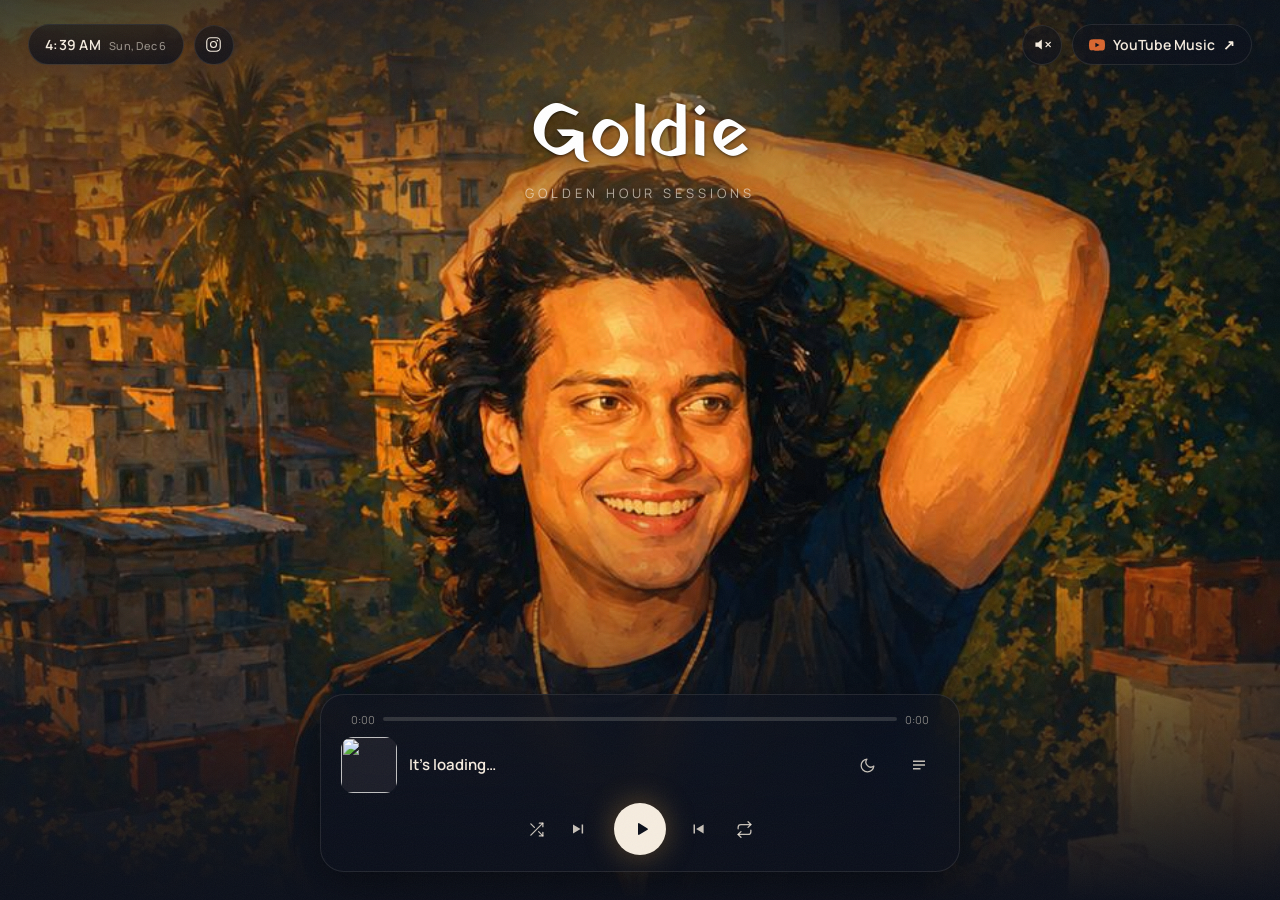
==== commit a6b93da3: "Add Durga Puja session: switchable playlists in the sheet" ====
--- a/index.html
+++ b/index.html
@@ -106,7 +106,7 @@
   <main class="hero">
     <div class="hero-glow"></div>
     <h1 class="title">Goldie</h1>
-    <p class="subtitle">Golden Hour Sessions</p>
+    <p class="subtitle" id="session-sub">Golden Hour Sessions</p>
   </main>
 
   <!-- ============ TAP TO START (autoplay policy) ============ -->
@@ -228,6 +228,10 @@
     <div class="sheet-handle-row">
       <div class="sheet-handle"></div>
     </div>
+    <div class="sheet-tabs" role="tablist" aria-label="Sessions">
+      <button data-session="gold" class="on" role="tab" aria-selected="true">Golden Hour</button>
+      <button data-session="puja" role="tab" aria-selected="false">Durga Puja</button>
+    </div>
     <div class="sheet-header">
       <h2>Playlist <span id="sheet-count" class="sheet-count"></span></h2>
       <button id="btn-close-sheet" aria-label="Close playlist">✕</button>
--- a/style.css
+++ b/style.css
@@ -61,6 +61,22 @@
   background: linear-gradient(to top, var(--ink) 0%, transparent 45%);
   pointer-events: none;
 }
+.bg-vignette {
+  position: absolute;
+  inset: 0;
+  background: radial-gradient(ellipse at center, transparent 55%, rgba(11, 15, 26, 0.5) 100%);
+  pointer-events: none;
+}
+
+/* Film grain — one cheap overlay for a cinematic finish */
+.grain {
+  position: fixed;
+  inset: 0;
+  z-index: 60;
+  pointer-events: none;
+  opacity: 0.05;
+  background-image: url("data:image/svg+xml,%3Csvg xmlns='http://www.w3.org/2000/svg' width='120' height='120'%3E%3Cfilter id='n'%3E%3CfeTurbulence type='fractalNoise' baseFrequency='0.9' numOctaves='2'/%3E%3C/filter%3E%3Crect width='120' height='120' filter='url(%23n)' opacity='1'/%3E%3C/svg%3E");
+}
 
 /* ===================== GLASS CHROME ===================== */
 .glass {
@@ -89,6 +105,7 @@
   align-items: center;
   justify-content: space-between;
   padding: 16px;
+  padding-top: calc(16px + env(safe-area-inset-top));
   animation: fadeInUp 0.7s cubic-bezier(0.16, 1, 0.3, 1) both;
 }
 
@@ -107,6 +124,7 @@
   align-items: center;
   justify-content: center;
   color: var(--cream);
+  cursor: pointer;
   transition: box-shadow 0.25s ease, background 0.25s ease, color 0.25s ease;
 }
 .icon-btn:hover {
@@ -151,6 +169,26 @@
 }
 .yt-btn:hover .arrow {
   transform: translate(2px, -2px);
+}
+
+/* Volume popover */
+.volume-pop {
+  position: absolute;
+  top: calc(100% - 6px);
+  right: 16px;
+  z-index: 25;
+  display: flex;
+  align-items: center;
+  gap: 10px;
+  padding: 12px 14px;
+  border-radius: 16px;
+  color: rgba(246, 237, 224, 0.7);
+  animation: fadeInUp 0.25s cubic-bezier(0.16, 1, 0.3, 1) both;
+}
+.volume-pop input[type="range"] {
+  width: 130px;
+  accent-color: var(--gold);
+  cursor: pointer;
 }
 
 /* ===================== HERO / TITLE ===================== */
@@ -216,6 +254,7 @@
   gap: 14px;
   background: rgba(11, 15, 26, 0.72);
   backdrop-filter: blur(6px);
+  -webkit-backdrop-filter: blur(6px);
   border: none;
   color: var(--cream);
   cursor: pointer;
@@ -232,6 +271,7 @@
   background: rgba(246, 237, 224, 0.1);
   box-shadow: 0 0 30px rgba(232, 163, 61, 0.35);
   transition: transform 0.25s ease;
+  animation: tapPulse 2.2s ease-in-out infinite;
 }
 .tap-overlay:hover .tap-icon {
   transform: scale(1.06);
@@ -333,7 +373,8 @@
   opacity: 0;
   transition: opacity 0.2s ease;
 }
-.progress-bar:hover .progress-handle {
+.progress-bar:hover .progress-handle,
+.progress-bar:active .progress-handle {
   opacity: 1;
 }
 
@@ -344,6 +385,7 @@
 }
 
 .thumb {
+  position: relative;
   flex-shrink: 0;
   width: 52px;
   height: 52px;
@@ -356,6 +398,32 @@
   height: 100%;
   object-fit: cover;
   display: block;
+}
+
+/* Now-playing equalizer over the artwork */
+.eq {
+  position: absolute;
+  inset: 0;
+  display: flex;
+  align-items: flex-end;
+  justify-content: center;
+  gap: 3px;
+  padding-bottom: 10px;
+  background: rgba(11, 15, 26, 0.45);
+}
+.eq span {
+  width: 3px;
+  border-radius: 2px;
+  background: var(--gold);
+  transform-origin: bottom;
+  animation: eqBounce 1.1s ease-in-out infinite;
+}
+.eq span:nth-child(1) { height: 45%; animation-delay: 0s; }
+.eq span:nth-child(2) { height: 75%; animation-delay: 0.25s; }
+.eq span:nth-child(3) { height: 55%; animation-delay: 0.5s; }
+.eq.paused span {
+  animation-play-state: paused;
+  transform: scaleY(0.25);
 }
 
 .track-info {
@@ -380,14 +448,16 @@
 }
 
 .controls {
-  flex-shrink: 0;
-  display: flex;
-  align-items: center;
-  gap: 4px;
+  display: flex;
+  align-items: center;
+  justify-content: center;
+  gap: 6px;
+  margin-top: 10px;
 }
 .ctrl-btn {
-  width: 36px;
-  height: 36px;
+  position: relative;
+  width: 40px;
+  height: 40px;
   border-radius: 50%;
   border: none;
   background: transparent;
@@ -396,18 +466,33 @@
   align-items: center;
   justify-content: center;
   cursor: pointer;
-  transition: background 0.2s ease, color 0.2s ease;
+  transition: background 0.2s ease, color 0.2s ease, transform 0.15s ease;
 }
 .ctrl-btn:hover {
   background: rgba(246, 237, 224, 0.1);
   color: var(--cream);
 }
+.ctrl-btn:active {
+  transform: scale(0.94);
+}
+.ctrl-btn.on {
+  color: var(--gold);
+}
+.ctrl-btn.on::after {
+  content: "";
+  position: absolute;
+  bottom: 5px;
+  width: 4px;
+  height: 4px;
+  border-radius: 50%;
+  background: var(--gold);
+}
 .play-btn {
-  width: 44px;
-  height: 44px;
+  width: 52px;
+  height: 52px;
   background: var(--cream);
   color: var(--ink);
-  margin: 0 2px;
+  margin: 0 6px;
   box-shadow: 0 0 30px rgba(232, 163, 61, 0.35);
   transition: transform 0.2s ease;
 }
@@ -417,6 +502,79 @@
 }
 .play-btn .icon-play {
   margin-left: 2px;
+}
+.repeat-btn .repeat-one {
+  position: absolute;
+  top: 4px;
+  right: 4px;
+  font-size: 9px;
+  font-weight: 700;
+  color: var(--gold);
+  background: var(--ink);
+  border-radius: 50%;
+  width: 14px;
+  height: 14px;
+  display: flex;
+  align-items: center;
+  justify-content: center;
+}
+.dot {
+  position: absolute;
+  top: 7px;
+  right: 7px;
+  width: 7px;
+  height: 7px;
+  border-radius: 50%;
+  background: var(--gold);
+  box-shadow: 0 0 8px rgba(232, 163, 61, 0.9);
+}
+
+/* Sleep timer menu */
+.timer-menu {
+  position: absolute;
+  bottom: calc(100% + 10px);
+  right: 12px;
+  z-index: 35;
+  border-radius: 18px;
+  padding: 14px 14px 12px;
+  min-width: 190px;
+  animation: fadeInUp 0.25s cubic-bezier(0.16, 1, 0.3, 1) both;
+}
+.menu-title {
+  margin: 0;
+  font-size: 13px;
+  font-weight: 600;
+}
+.menu-sub {
+  margin: 2px 0 10px;
+  font-size: 12px;
+  color: var(--gold);
+  font-variant-numeric: tabular-nums;
+}
+.menu-options {
+  display: flex;
+  gap: 6px;
+}
+.menu-options button {
+  flex: 1;
+  border: 1px solid rgba(246, 237, 224, 0.15);
+  background: transparent;
+  color: var(--cream);
+  font: inherit;
+  font-size: 12px;
+  font-weight: 600;
+  border-radius: 10px;
+  padding: 8px 0;
+  cursor: pointer;
+  transition: background 0.2s ease, border-color 0.2s ease;
+}
+.menu-options button:hover {
+  background: rgba(246, 237, 224, 0.08);
+}
+.menu-options button.on {
+  background: rgba(232, 163, 61, 0.18);
+  border-color: var(--gold);
+  color: var(--gold);
 }
 
 /* ===================== PLAYLIST SHEET ===================== */
@@ -426,6 +584,7 @@
   z-index: 40;
   background: rgba(11, 15, 26, 0.6);
   backdrop-filter: blur(4px);
+  -webkit-backdrop-filter: blur(4px);
   opacity: 0;
   pointer-events: none;
   transition: opacity 0.3s ease;
@@ -477,6 +636,14 @@
   font-size: 18px;
   margin: 0;
 }
+.sheet-count {
+  font-family: var(--font-body);
+  font-size: 12px;
+  font-weight: 500;
+  color: rgba(246, 237, 224, 0.5);
+  margin-left: 8px;
+  letter-spacing: 0.04em;
+}
 .sheet-header button {
   width: 32px;
   height: 32px;
@@ -518,6 +685,18 @@
 .sheet-item.active {
   background: rgba(246, 237, 224, 0.1);
 }
+.sheet-item .item-num {
+  flex-shrink: 0;
+  width: 26px;
+  font-size: 11px;
+  font-weight: 500;
+  color: rgba(246, 237, 224, 0.35);
+  font-variant-numeric: tabular-nums;
+  text-align: right;
+}
+.sheet-item.active .item-num {
+  color: var(--gold);
+}
 .sheet-item .item-thumb {
   position: relative;
   flex-shrink: 0;
@@ -555,6 +734,29 @@
   overflow: hidden;
   text-overflow: ellipsis;
 }
+.sheet-item .item-eq {
+  flex-shrink: 0;
+  display: none;
+  align-items: flex-end;
+  gap: 2px;
+  height: 16px;
+}
+.sheet-item.active .item-eq {
+  display: flex;
+}
+.sheet-item .item-eq span {
+  width: 3px;
+  border-radius: 2px;
+  background: var(--gold);
+  animation: eqBounce 1.1s ease-in-out infinite;
+}
+.sheet-item .item-eq span:nth-child(1) { height: 50%; }
+.sheet-item .item-eq span:nth-child(2) { height: 100%; animation-delay: 0.25s; }
+.sheet-item .item-eq span:nth-child(3) { height: 65%; animation-delay: 0.5s; }
+.sheet-item:not(.playing) .item-eq span {
+  animation-play-state: paused;
+  transform: scaleY(0.25);
+}
 
 .thin-scroll::-webkit-scrollbar {
   width: 6px;
@@ -589,6 +791,14 @@
     transform: translate(-50%, -50%) scale(1.06);
   }
 }
+@keyframes eqBounce {
+  0%, 100% { transform: scaleY(0.3); }
+  50% { transform: scaleY(1); }
+}
+@keyframes tapPulse {
+  0%, 100% { box-shadow: 0 0 24px rgba(232, 163, 61, 0.25); }
+  50% { box-shadow: 0 0 44px rgba(232, 163, 61, 0.55); }
+}
 
 @media (prefers-reduced-motion: reduce) {
   * {
@@ -601,6 +811,7 @@
 @media (min-width: 640px) {
   .topbar {
     padding: 24px 28px;
+    padding-top: calc(24px + env(safe-area-inset-top));
   }
   .hero {
     padding-top: 100px;
@@ -618,10 +829,13 @@
   .track-title {
     font-size: 15px;
   }
+  .volume-pop {
+    right: 28px;
+  }
 }
 
 @media (min-width: 1024px) {
   .player {
     margin-bottom: 28px;
   }
-  }
+}
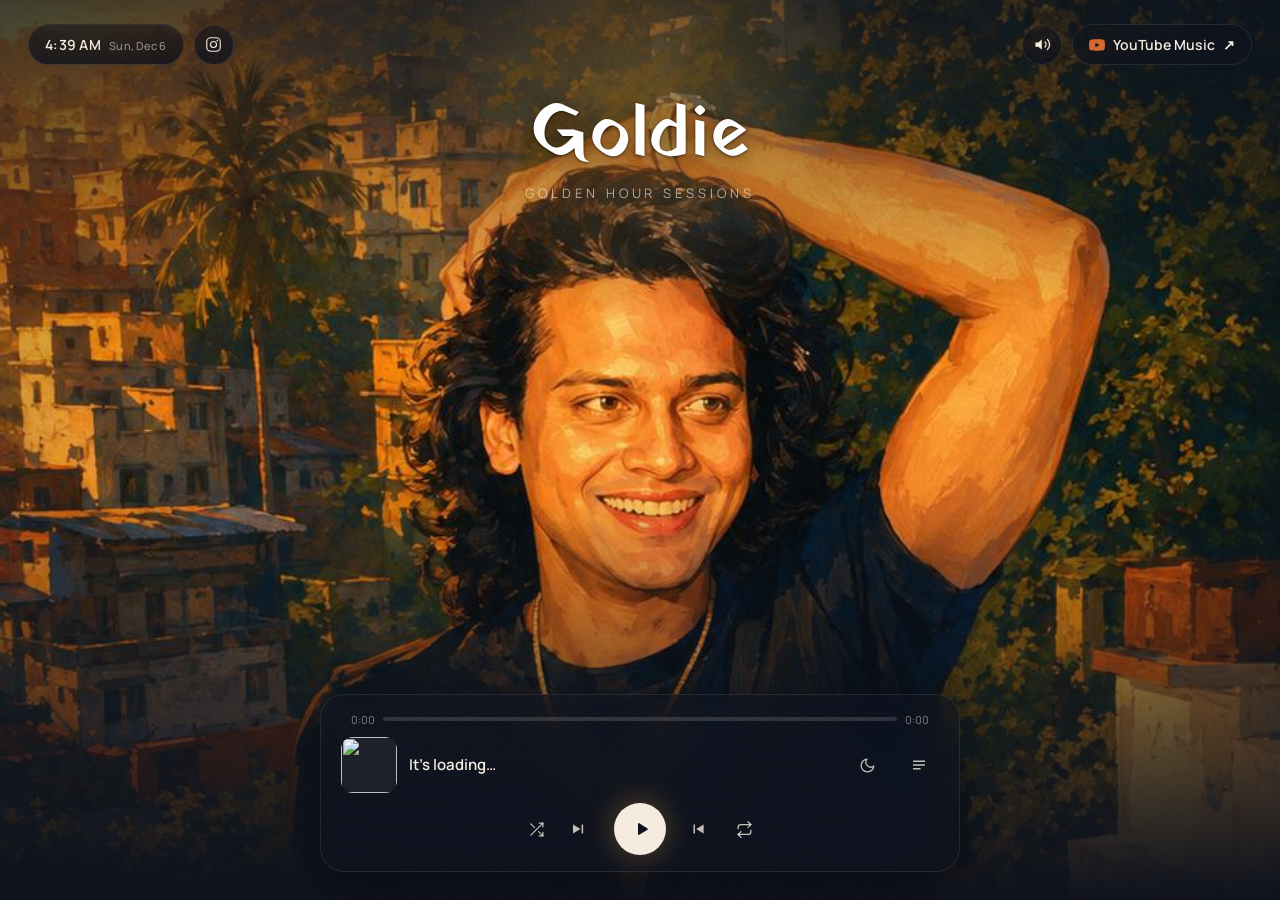
==== commit 7f6cc53d: "Revert: Durga Puja moves to its own site (dugga), Mayabini stays Golden Hour only" ====
--- a/index.html
+++ b/index.html
@@ -106,7 +106,7 @@
   <main class="hero">
     <div class="hero-glow"></div>
     <h1 class="title">Goldie</h1>
-    <p class="subtitle" id="session-sub">Golden Hour Sessions</p>
+    <p class="subtitle">Golden Hour Sessions</p>
   </main>
 
   <!-- ============ TAP TO START (autoplay policy) ============ -->
@@ -228,10 +228,6 @@
     <div class="sheet-handle-row">
       <div class="sheet-handle"></div>
     </div>
-    <div class="sheet-tabs" role="tablist" aria-label="Sessions">
-      <button data-session="gold" class="on" role="tab" aria-selected="true">Golden Hour</button>
-      <button data-session="puja" role="tab" aria-selected="false">Durga Puja</button>
-    </div>
     <div class="sheet-header">
       <h2>Playlist <span id="sheet-count" class="sheet-count"></span></h2>
       <button id="btn-close-sheet" aria-label="Close playlist">✕</button>
--- a/style.css
+++ b/style.css
@@ -624,6 +624,31 @@
   background: rgba(246, 237, 224, 0.25);
 }
 
+/* Session switcher: Golden Hour / Durga Puja */
+.sheet-tabs {
+  display: flex;
+  gap: 6px;
+  justify-content: center;
+  padding: 12px 20px 2px;
+}
+.sheet-tabs button {
+  border: 1px solid rgba(246, 237, 224, 0.15);
+  background: transparent;
+  color: rgba(246, 237, 224, 0.6);
+  font: inherit;
+  font-size: 12.5px;
+  font-weight: 600;
+  border-radius: 999px;
+  padding: 8px 18px;
+  cursor: pointer;
+  transition: background 0.2s ease, color 0.2s ease, border-color 0.2s ease;
+}
+.sheet-tabs button.on {
+  background: rgba(232, 163, 61, 0.16);
+  border-color: var(--gold);
+  color: var(--gold);
+}
+
 .sheet-header {
   display: flex;
   align-items: center;
